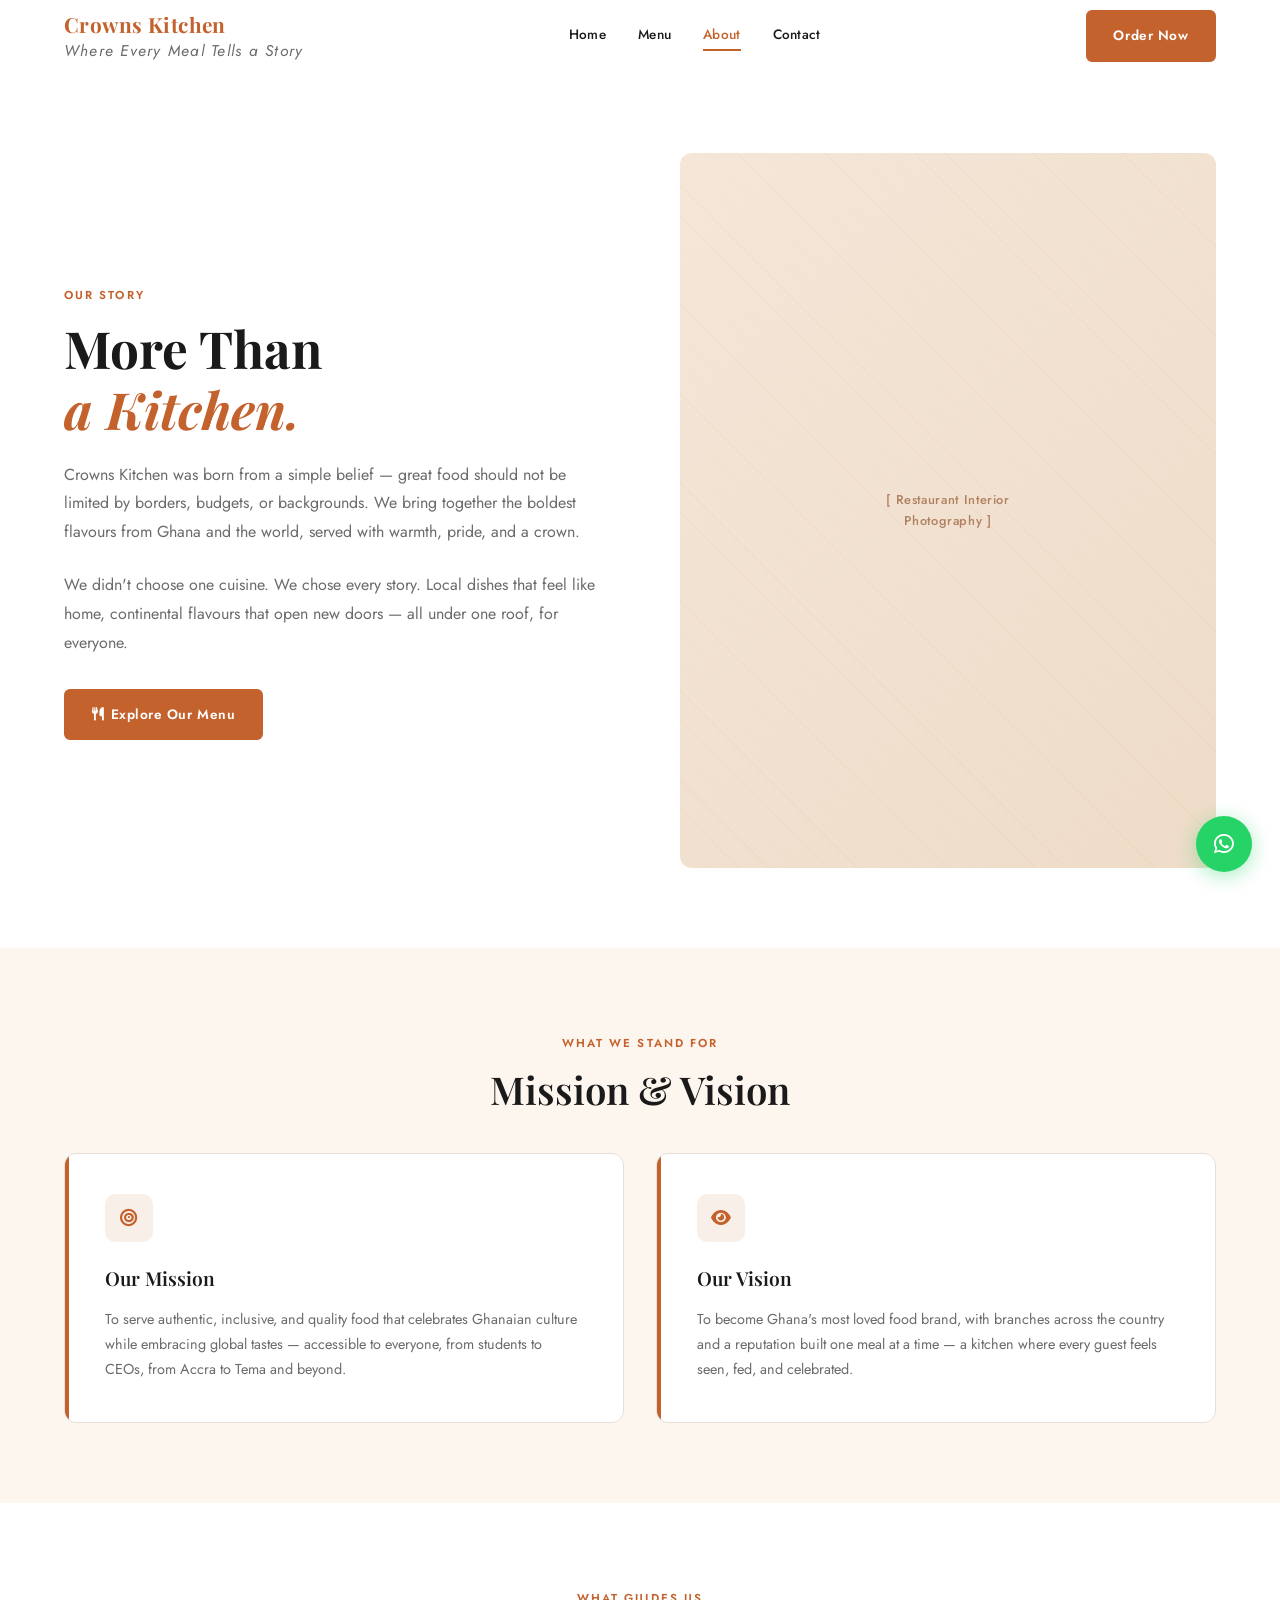
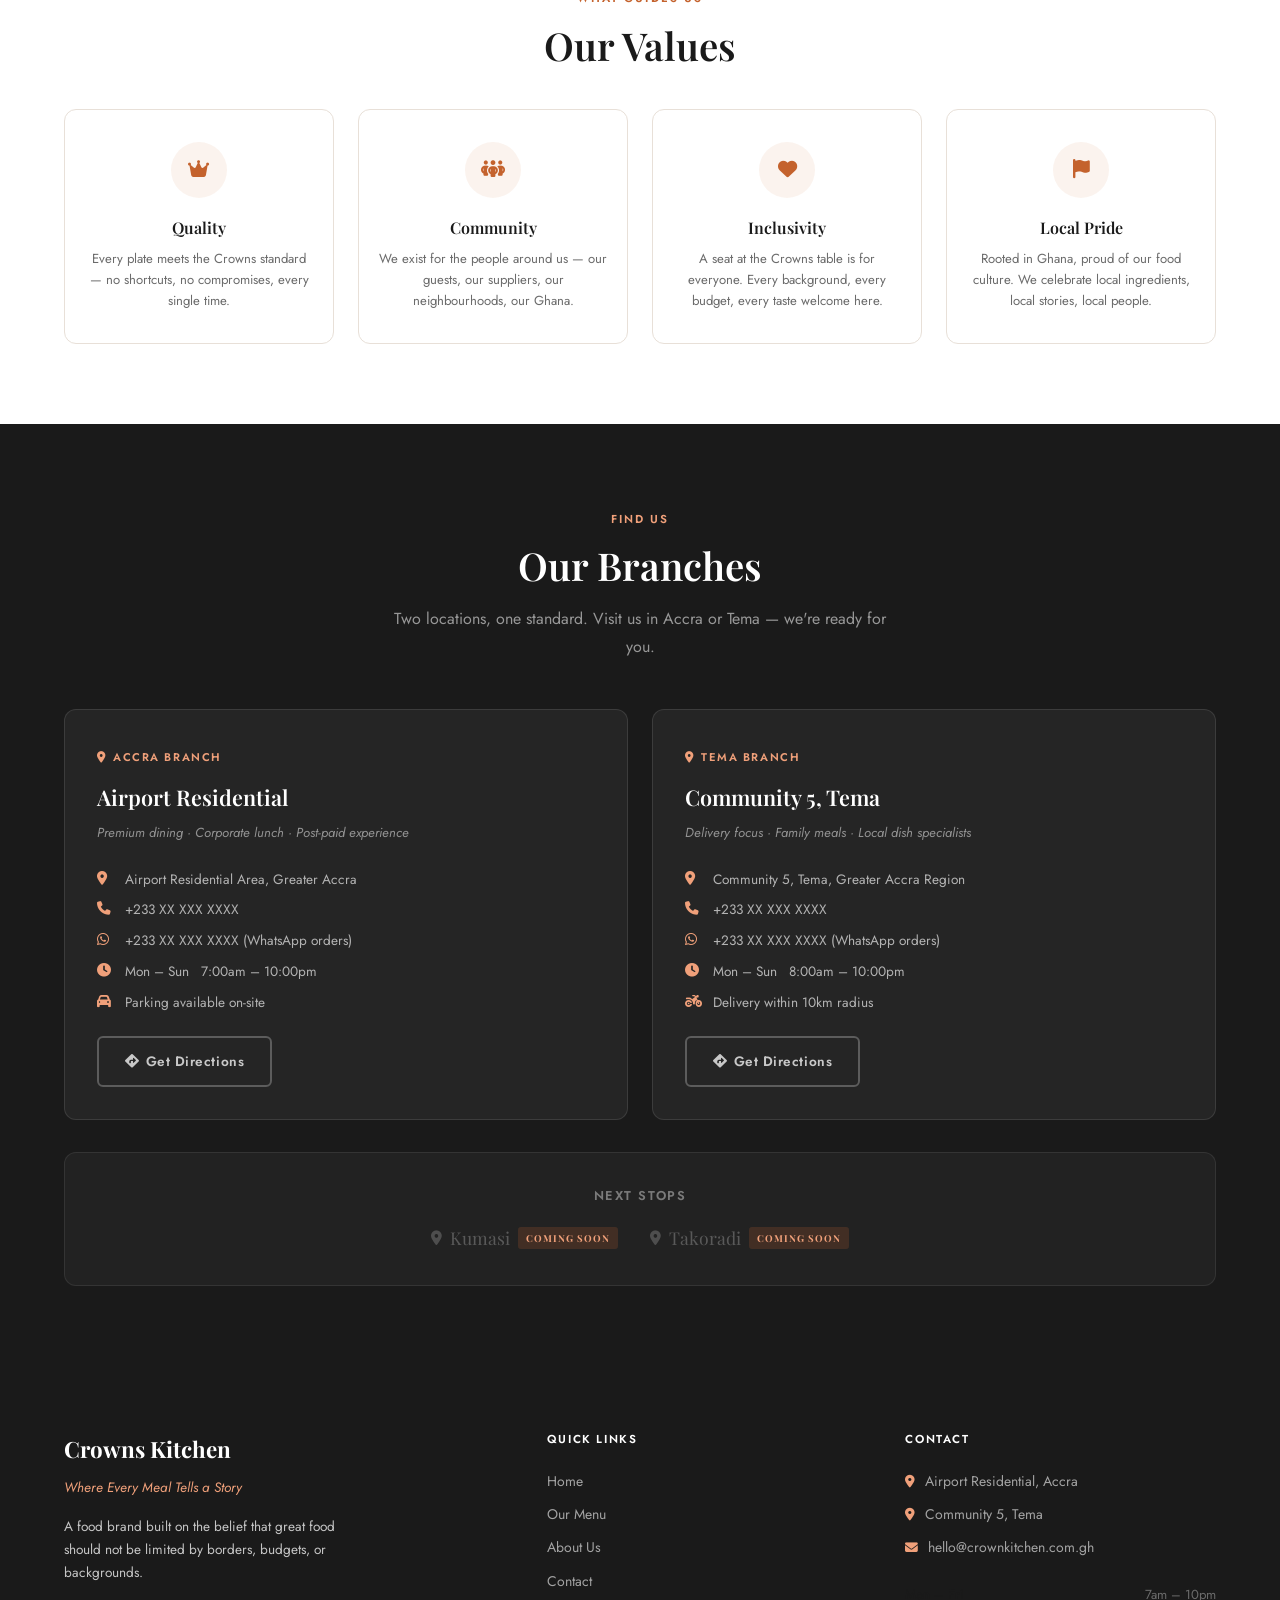
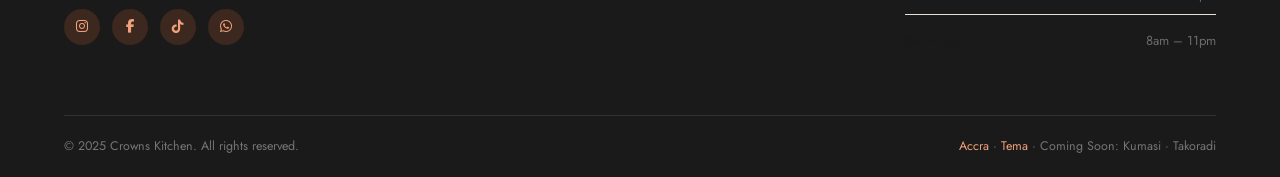
==== about.html @ 9a18a074 "First Crown" ====
<!DOCTYPE html>
<html lang="en">
<head>
  <meta charset="UTF-8" />
  <meta name="viewport" content="width=device-width, initial-scale=1.0" />
  <title>About Us — Crowns Kitchen</title>
  <meta name="description" content="Learn the story behind Crowns Kitchen — our mission, vision, values, and where to find us in Accra and Tema." />
  <link rel="stylesheet" href="css/style.css" />
  <link rel="stylesheet" href="https://cdnjs.cloudflare.com/ajax/libs/font-awesome/6.5.0/css/all.min.css" />
</head>
<body>

<header>
  <nav class="navbar">
    <div class="container">
      <div class="navbar-inner">
        <a href="index.html" class="navbar-brand">
          Crowns Kitchen
          <span>Where Every Meal Tells a Story</span>
        </a>
        <div class="navbar-links">
          <a href="index.html">Home</a>
          <a href="menu.html">Menu</a>
          <a href="about.html">About</a>
          <a href="contact.html">Contact</a>
        </div>
        <div class="navbar-right">
          <a href="menu.html" class="btn btn-primary">Order Now</a>
          <button class="hamburger" aria-label="Toggle menu">
            <span></span><span></span><span></span>
          </button>
        </div>
      </div>
    </div>
    <div class="mobile-nav">
      <a href="index.html">Home</a>
      <a href="menu.html">Menu</a>
      <a href="about.html">About</a>
      <a href="contact.html">Contact</a>
      <a href="menu.html" class="btn btn-primary">Order Now</a>
    </div>
  </nav>
</header>

<main>

  <!-- ABOUT HERO -->
  <section class="about-hero">
    <div class="container">
      <div class="about-hero-inner">
        <div class="about-hero-text">
          <span class="eyebrow">Our Story</span>
          <h1>More Than<br /><em>a Kitchen.</em></h1>
          <p>Crowns Kitchen was born from a simple belief — great food should not be limited by borders, budgets, or backgrounds. We bring together the boldest flavours from Ghana and the world, served with warmth, pride, and a crown.</p>
          <p>We didn't choose one cuisine. We chose every story. Local dishes that feel like home, continental flavours that open new doors — all under one roof, for everyone.</p>
          <a href="menu.html" class="btn btn-primary" style="margin-top:0.5rem;"><i class="fas fa-utensils"></i> Explore Our Menu</a>
        </div>
        <div class="about-hero-img img-placeholder">
          <span>[ Restaurant Interior<br />Photography ]</span>
        </div>
      </div>
    </div>
  </section>

  <!-- MISSION & VISION -->
  <section class="mission-vision">
    <div class="container">
      <div class="section-header" style="text-align:center;margin-bottom:2.5rem;">
        <span class="eyebrow">What We Stand For</span>
        <h2 class="section-heading">Mission & Vision</h2>
      </div>
      <div class="mv-grid">
        <div class="mv-card">
          <div class="mv-card-icon"><i class="fas fa-bullseye"></i></div>
          <h3>Our Mission</h3>
          <p>To serve authentic, inclusive, and quality food that celebrates Ghanaian culture while embracing global tastes — accessible to everyone, from students to CEOs, from Accra to Tema and beyond.</p>
        </div>
        <div class="mv-card">
          <div class="mv-card-icon"><i class="fas fa-eye"></i></div>
          <h3>Our Vision</h3>
          <p>To become Ghana's most loved food brand, with branches across the country and a reputation built one meal at a time — a kitchen where every guest feels seen, fed, and celebrated.</p>
        </div>
      </div>
    </div>
  </section>

  <!-- VALUES -->
  <section class="values section-pad">
    <div class="container">
      <div class="section-header" style="text-align:center;margin-bottom:2.5rem;">
        <span class="eyebrow">What Guides Us</span>
        <h2 class="section-heading">Our Values</h2>
      </div>
      <div class="values-grid">
        <div class="value-card">
          <div class="value-icon"><i class="fas fa-crown"></i></div>
          <h3>Quality</h3>
          <p>Every plate meets the Crowns standard — no shortcuts, no compromises, every single time.</p>
        </div>
        <div class="value-card">
          <div class="value-icon"><i class="fas fa-people-group"></i></div>
          <h3>Community</h3>
          <p>We exist for the people around us — our guests, our suppliers, our neighbourhoods, our Ghana.</p>
        </div>
        <div class="value-card">
          <div class="value-icon"><i class="fas fa-heart"></i></div>
          <h3>Inclusivity</h3>
          <p>A seat at the Crowns table is for everyone. Every background, every budget, every taste welcome here.</p>
        </div>
        <div class="value-card">
          <div class="value-icon"><i class="fas fa-flag"></i></div>
          <h3>Local Pride</h3>
          <p>Rooted in Ghana, proud of our food culture. We celebrate local ingredients, local stories, local people.</p>
        </div>
      </div>
    </div>
  </section>

  <!-- LOCATIONS -->
  <section class="locations" id="locations">
    <div class="container">
      <div class="locations-heading">
        <span class="eyebrow">Find Us</span>
        <h2 class="section-heading">Our Branches</h2>
        <p class="section-sub">Two locations, one standard. Visit us in Accra or Tema — we're ready for you.</p>
      </div>
      <div class="branches-grid">
        <div class="branch-card">
          <div class="branch-label"><i class="fas fa-location-dot"></i> Accra Branch</div>
          <h3>Airport Residential</h3>
          <p class="branch-focus">Premium dining · Corporate lunch · Post-paid experience</p>
          <div class="branch-info">
            <div class="branch-info-row">
              <i class="fas fa-map-marker-alt"></i>
              <span>Airport Residential Area, Greater Accra</span>
            </div>
            <div class="branch-info-row">
              <i class="fas fa-phone"></i>
              <span>+233 XX XXX XXXX</span>
            </div>
            <div class="branch-info-row">
              <i class="fab fa-whatsapp"></i>
              <span>+233 XX XXX XXXX (WhatsApp orders)</span>
            </div>
            <div class="branch-info-row">
              <i class="fas fa-clock"></i>
              <span>Mon – Sun &nbsp; 7:00am – 10:00pm</span>
            </div>
            <div class="branch-info-row">
              <i class="fas fa-car"></i>
              <span>Parking available on-site</span>
            </div>
          </div>
          <a href="https://maps.google.com" target="_blank" rel="noopener" class="btn btn-outline" style="border-color:rgba(255,255,255,0.25);color:rgba(255,255,255,0.75);"><i class="fas fa-diamond-turn-right"></i> Get Directions</a>
        </div>

        <div class="branch-card">
          <div class="branch-label"><i class="fas fa-location-dot"></i> Tema Branch</div>
          <h3>Community 5, Tema</h3>
          <p class="branch-focus">Delivery focus · Family meals · Local dish specialists</p>
          <div class="branch-info">
            <div class="branch-info-row">
              <i class="fas fa-map-marker-alt"></i>
              <span>Community 5, Tema, Greater Accra Region</span>
            </div>
            <div class="branch-info-row">
              <i class="fas fa-phone"></i>
              <span>+233 XX XXX XXXX</span>
            </div>
            <div class="branch-info-row">
              <i class="fab fa-whatsapp"></i>
              <span>+233 XX XXX XXXX (WhatsApp orders)</span>
            </div>
            <div class="branch-info-row">
              <i class="fas fa-clock"></i>
              <span>Mon – Sun &nbsp; 8:00am – 10:00pm</span>
            </div>
            <div class="branch-info-row">
              <i class="fas fa-motorcycle"></i>
              <span>Delivery within 10km radius</span>
            </div>
          </div>
          <a href="https://maps.google.com" target="_blank" rel="noopener" class="btn btn-outline" style="border-color:rgba(255,255,255,0.25);color:rgba(255,255,255,0.75);"><i class="fas fa-diamond-turn-right"></i> Get Directions</a>
        </div>
      </div>

      <div class="coming-soon-strip">
        <p>Next Stops</p>
        <div class="coming-soon-cities">
          <div class="cs-city">
            <i class="fas fa-location-dot" style="font-size:0.9rem;color:rgba(255,255,255,0.2);"></i>
            Kumasi <span class="cs-badge">Coming Soon</span>
          </div>
          <div class="cs-city">
            <i class="fas fa-location-dot" style="font-size:0.9rem;color:rgba(255,255,255,0.2);"></i>
            Takoradi <span class="cs-badge">Coming Soon</span>
          </div>
        </div>
      </div>
    </div>
  </section>

</main>

<footer>
  <div class="container">
    <div class="footer-grid">
      <div>
        <div class="footer-brand-name">Crowns Kitchen</div>
        <div class="footer-tagline">Where Every Meal Tells a Story</div>
        <p class="footer-desc">A food brand built on the belief that great food should not be limited by borders, budgets, or backgrounds.</p>
        <div class="footer-socials">
          <a href="#" aria-label="Instagram"><i class="fab fa-instagram"></i></a>
          <a href="#" aria-label="Facebook"><i class="fab fa-facebook-f"></i></a>
          <a href="#" aria-label="TikTok"><i class="fab fa-tiktok"></i></a>
          <a href="https://wa.me/233XXXXXXXXX" aria-label="WhatsApp"><i class="fab fa-whatsapp"></i></a>
        </div>
      </div>
      <div class="footer-col">
        <h4>Quick Links</h4>
        <a href="index.html">Home</a>
        <a href="menu.html">Our Menu</a>
        <a href="about.html">About Us</a>
        <a href="contact.html">Contact</a>
      </div>
      <div class="footer-col">
        <h4>Contact</h4>
        <p><i class="fas fa-map-marker-alt" style="color:#F0A07A;margin-right:6px;font-size:0.8rem;"></i> Airport Residential, Accra</p>
        <p><i class="fas fa-map-marker-alt" style="color:#F0A07A;margin-right:6px;font-size:0.8rem;"></i> Community 5, Tema</p>
        <a href="mailto:hello@crownkitchen.com.gh"><i class="fas fa-envelope" style="color:#F0A07A;margin-right:6px;font-size:0.8rem;"></i> hello@crownkitchen.com.gh</a>
        <div style="margin-top:1rem;">
          <div class="hours-row"><span>Mon – Fri</span><span>7am – 10pm</span></div>
          <div class="hours-row"><span>Sat – Sun</span><span>8am – 11pm</span></div>
        </div>
      </div>
    </div>
    <div class="footer-bottom">
      <p>&copy; 2025 Crowns Kitchen. All rights reserved.</p>
      <p class="footer-locations"><span>Accra</span> &middot; <span>Tema</span> &middot; Coming Soon: Kumasi &middot; Takoradi</p>
    </div>
  </div>
</footer>

<a href="https://wa.me/233XXXXXXXXX" class="whatsapp-float" target="_blank" rel="noopener" aria-label="Chat on WhatsApp">
  <i class="fab fa-whatsapp"></i>
</a>

<script src="js/main.js"></script>
</body>
</html>
---- css/style.css ----
@import url('https://fonts.googleapis.com/css2?family=Playfair+Display:ital,wght@0,400;0,500;0,600;0,700;1,400;1,500&family=Jost:wght@300;400;500;600&display=swap');
@import url('home.css');
@import url('menu.css');
@import url('about.css');
@import url('contact.css');

:root {
  --primary: #C4622D;
  --primary-dark: #9C4A1E;
  --primary-light: #F0A07A;
  --cream: #FDF6EF;
  --white: #FFFFFF;
  --charcoal: #1A1A1A;
  --grey: #6B6B6B;
  --light-grey: #F5F5F5;
  --border: #E8E0D8;
  --font-display: 'Playfair Display', serif;
  --font-body: 'Jost', sans-serif;
  --radius: 12px;
  --radius-sm: 6px;
  --shadow: 0 2px 16px rgba(196, 98, 45, 0.08);
  --shadow-md: 0 4px 24px rgba(196, 98, 45, 0.12);
  --transition: all 0.3s ease;
  --max-width: 1200px;
}

*, *::before, *::after { margin: 0; padding: 0; box-sizing: border-box; }
html { scroll-behavior: smooth; }

body {
  font-family: var(--font-body);
  font-size: 16px;
  color: var(--charcoal);
  background: var(--white);
  line-height: 1.7;
  overflow-x: hidden;
}

img { display: block; max-width: 100%; height: auto; }
a { text-decoration: none; color: inherit; }
button, input, select, textarea { font: inherit; }
ul { list-style: none; }

.container {
  max-width: var(--max-width);
  margin: 0 auto;
  padding: 0 24px;
}

.section-pad { padding: 80px 0; }
.section-pad-sm { padding: 48px 0; }

.eyebrow {
  display: inline-block;
  font-family: var(--font-body);
  font-size: 0.72rem;
  font-weight: 600;
  letter-spacing: 0.18em;
  text-transform: uppercase;
  color: var(--primary);
  margin-bottom: 0.75rem;
}

.section-heading {
  font-family: var(--font-display);
  font-size: clamp(1.8rem, 3vw, 2.6rem);
  font-weight: 600;
  line-height: 1.25;
  color: var(--charcoal);
  margin-bottom: 1rem;
}

.section-sub {
  font-size: 1rem;
  color: var(--grey);
  max-width: 520px;
  line-height: 1.75;
}

.btn {
  display: inline-flex;
  align-items: center;
  gap: 0.4rem;
  padding: 0.75rem 1.6rem;
  border-radius: var(--radius-sm);
  font-size: 0.85rem;
  font-weight: 600;
  letter-spacing: 0.04em;
  cursor: pointer;
  transition: var(--transition);
  border: 2px solid transparent;
  white-space: nowrap;
}

.btn-primary {
  background: var(--primary);
  color: var(--white);
  border-color: var(--primary);
}
.btn-primary:hover { background: var(--primary-dark); border-color: var(--primary-dark); transform: translateY(-1px); }

.btn-outline {
  background: transparent;
  color: var(--primary);
  border-color: var(--primary);
}
.btn-outline:hover { background: var(--primary); color: var(--white); transform: translateY(-1px); }

.btn-white {
  background: var(--white);
  color: var(--primary);
  border-color: var(--white);
}
.btn-white:hover { background: transparent; color: var(--white); border-color: var(--white); }

.img-placeholder {
  background: linear-gradient(135deg, #f5e6d8 0%, #eedcc8 100%);
  display: flex;
  align-items: center;
  justify-content: center;
  color: #b08060;
  font-size: 0.8rem;
  font-weight: 500;
  letter-spacing: 0.05em;
  text-align: center;
  border-radius: var(--radius);
  position: relative;
  overflow: hidden;
}

.img-placeholder::before {
  content: '';
  position: absolute;
  inset: 0;
  background: repeating-linear-gradient(45deg, transparent, transparent 20px, rgba(196,98,45,0.04) 20px, rgba(196,98,45,0.04) 21px);
}

.img-placeholder span { position: relative; z-index: 1; padding: 1rem; }

.badge {
  display: inline-block;
  padding: 0.2rem 0.6rem;
  border-radius: 20px;
  font-size: 0.68rem;
  font-weight: 600;
  letter-spacing: 0.1em;
  text-transform: uppercase;
}

.badge-primary { background: rgba(196,98,45,0.12); color: var(--primary); }
.badge-grey { background: rgba(107,107,107,0.1); color: var(--grey); }

/* ── NAVBAR ── */
.navbar {
  position: sticky;
  top: 0;
  z-index: 1000;
  background: rgba(255,255,255,0.95);
  backdrop-filter: blur(8px);
  -webkit-backdrop-filter: blur(8px);
  border-bottom: 1px solid transparent;
  transition: var(--transition);
}

.navbar.scrolled {
  border-bottom-color: var(--border);
  box-shadow: 0 2px 20px rgba(0,0,0,0.06);
}

.navbar-inner {
  display: flex;
  align-items: center;
  justify-content: space-between;
  height: 72px;
  gap: 2rem;
}

.navbar-brand {
  font-family: var(--font-display);
  font-size: 1.3rem;
  font-weight: 700;
  color: var(--primary);
  letter-spacing: 0.02em;
  flex-shrink: 0;
}

.navbar-brand span {
  font-weight: 400;
  font-style: italic;
  font-size: 0.75em;
  color: var(--grey);
  display: block;
  letter-spacing: 0.08em;
  margin-top: -4px;
  font-family: var(--font-body);
}

.navbar-links {
  display: flex;
  align-items: center;
  gap: 2rem;
}

.navbar-links a {
  font-size: 0.85rem;
  font-weight: 500;
  color: var(--charcoal);
  letter-spacing: 0.02em;
  position: relative;
  padding-bottom: 2px;
  transition: color 0.2s;
}

.navbar-links a::after {
  content: '';
  position: absolute;
  left: 0; bottom: -2px;
  width: 0; height: 2px;
  background: var(--primary);
  transition: width 0.25s ease;
}

.navbar-links a:hover, .navbar-links a.active { color: var(--primary); }
.navbar-links a:hover::after, .navbar-links a.active::after { width: 100%; }

.navbar-right {
  display: flex;
  align-items: center;
  gap: 1rem;
}

.hamburger {
  display: none;
  flex-direction: column;
  gap: 5px;
  cursor: pointer;
  padding: 4px;
  background: none;
  border: none;
}

.hamburger span {
  display: block;
  width: 22px;
  height: 2px;
  background: var(--charcoal);
  border-radius: 2px;
  transition: var(--transition);
}

.hamburger.active span:nth-child(1) { transform: rotate(45deg) translate(5px, 5px); }
.hamburger.active span:nth-child(2) { opacity: 0; }
.hamburger.active span:nth-child(3) { transform: rotate(-45deg) translate(5px, -5px); }

.mobile-nav {
  display: none;
  flex-direction: column;
  padding: 1rem 24px 1.5rem;
  border-top: 1px solid var(--border);
  gap: 0.25rem;
}

.mobile-nav.open { display: flex; }

.mobile-nav a {
  padding: 0.65rem 0;
  font-size: 0.95rem;
  font-weight: 500;
  color: var(--charcoal);
  border-bottom: 1px solid var(--border);
  transition: color 0.2s;
}

.mobile-nav a:hover, .mobile-nav a.active { color: var(--primary); }
.mobile-nav a:last-child { border-bottom: none; }
.mobile-nav .btn { margin-top: 0.5rem; width: fit-content; }

/* ── FOOTER ── */
footer {
  background: var(--charcoal);
  color: rgba(255,255,255,0.75);
  padding: 64px 0 0;
}

.footer-grid {
  display: grid;
  grid-template-columns: 1.4fr 1fr 1fr;
  gap: 3rem;
  padding-bottom: 48px;
  border-bottom: 1px solid rgba(255,255,255,0.1);
}

.footer-brand-name {
  font-family: var(--font-display);
  font-size: 1.4rem;
  font-weight: 700;
  color: var(--white);
  margin-bottom: 0.5rem;
}

.footer-tagline {
  font-style: italic;
  font-size: 0.85rem;
  color: var(--primary-light);
  margin-bottom: 1rem;
}

.footer-desc {
  font-size: 0.85rem;
  line-height: 1.7;
  margin-bottom: 1.5rem;
  max-width: 280px;
}

.footer-socials {
  display: flex;
  gap: 0.75rem;
}

.footer-socials a {
  width: 36px;
  height: 36px;
  border-radius: 50%;
  background: rgba(196,98,45,0.2);
  color: var(--primary-light);
  display: flex;
  align-items: center;
  justify-content: center;
  font-size: 0.85rem;
  transition: var(--transition);
}

.footer-socials a:hover { background: var(--primary); color: var(--white); }

.footer-col h4 {
  font-family: var(--font-body);
  font-size: 0.72rem;
  font-weight: 600;
  letter-spacing: 0.14em;
  text-transform: uppercase;
  color: var(--white);
  margin-bottom: 1.25rem;
}

.footer-col a, .footer-col p {
  display: block;
  font-size: 0.875rem;
  color: rgba(255,255,255,0.6);
  margin-bottom: 0.6rem;
  transition: color 0.2s;
}

.footer-col a:hover { color: var(--primary-light); }

.footer-col .hours-row {
  display: flex;
  justify-content: space-between;
  font-size: 0.82rem;
  margin-bottom: 0.4rem;
  color: rgba(255,255,255,0.55);
}

.footer-bottom {
  display: flex;
  align-items: center;
  justify-content: space-between;
  padding: 1.25rem 0;
  flex-wrap: wrap;
  gap: 0.5rem;
}

.footer-bottom p {
  font-size: 0.78rem;
  color: rgba(255,255,255,0.4);
}

.footer-locations {
  font-size: 0.78rem;
  color: rgba(255,255,255,0.4);
}

.footer-locations span {
  color: var(--primary-light);
}

/* ── WHATSAPP FLOAT ── */
.whatsapp-float {
  position: fixed;
  bottom: 28px;
  right: 28px;
  z-index: 9999;
  width: 56px;
  height: 56px;
  border-radius: 50%;
  background: #25D366;
  color: white;
  display: flex;
  align-items: center;
  justify-content: center;
  font-size: 1.4rem;
  box-shadow: 0 4px 20px rgba(37,211,102,0.4);
  transition: var(--transition);
  animation: wa-pulse 2.5s ease-in-out infinite;
}

.whatsapp-float:hover {
  transform: scale(1.1);
  box-shadow: 0 6px 28px rgba(37,211,102,0.55);
}

@keyframes wa-pulse {
  0%, 100% { box-shadow: 0 4px 20px rgba(37,211,102,0.4); }
  50% { box-shadow: 0 4px 32px rgba(37,211,102,0.7), 0 0 0 8px rgba(37,211,102,0.1); }
}

/* ── TOAST ── */
.toast {
  position: fixed;
  bottom: 28px;
  left: 50%;
  transform: translateX(-50%) translateY(20px);
  background: var(--charcoal);
  color: var(--white);
  padding: 0.85rem 1.75rem;
  border-radius: var(--radius-sm);
  font-size: 0.88rem;
  font-weight: 500;
  z-index: 10000;
  opacity: 0;
  transition: all 0.35s ease;
  border-left: 3px solid var(--primary);
  white-space: nowrap;
  pointer-events: none;
}

.toast.show {
  opacity: 1;
  transform: translateX(-50%) translateY(0);
}

/* ── MEDIA QUERIES ── */
@media (max-width: 768px) {
  .section-pad { padding: 56px 0; }
  .section-pad-sm { padding: 36px 0; }
  .navbar-links, .navbar-right .btn { display: none; }
  .hamburger { display: flex; }
  .footer-grid { grid-template-columns: 1fr; gap: 2rem; }
  .footer-bottom { flex-direction: column; text-align: center; }
}

@media (max-width: 480px) {
  .section-pad { padding: 40px 0; }
  .container { padding: 0 16px; }
}
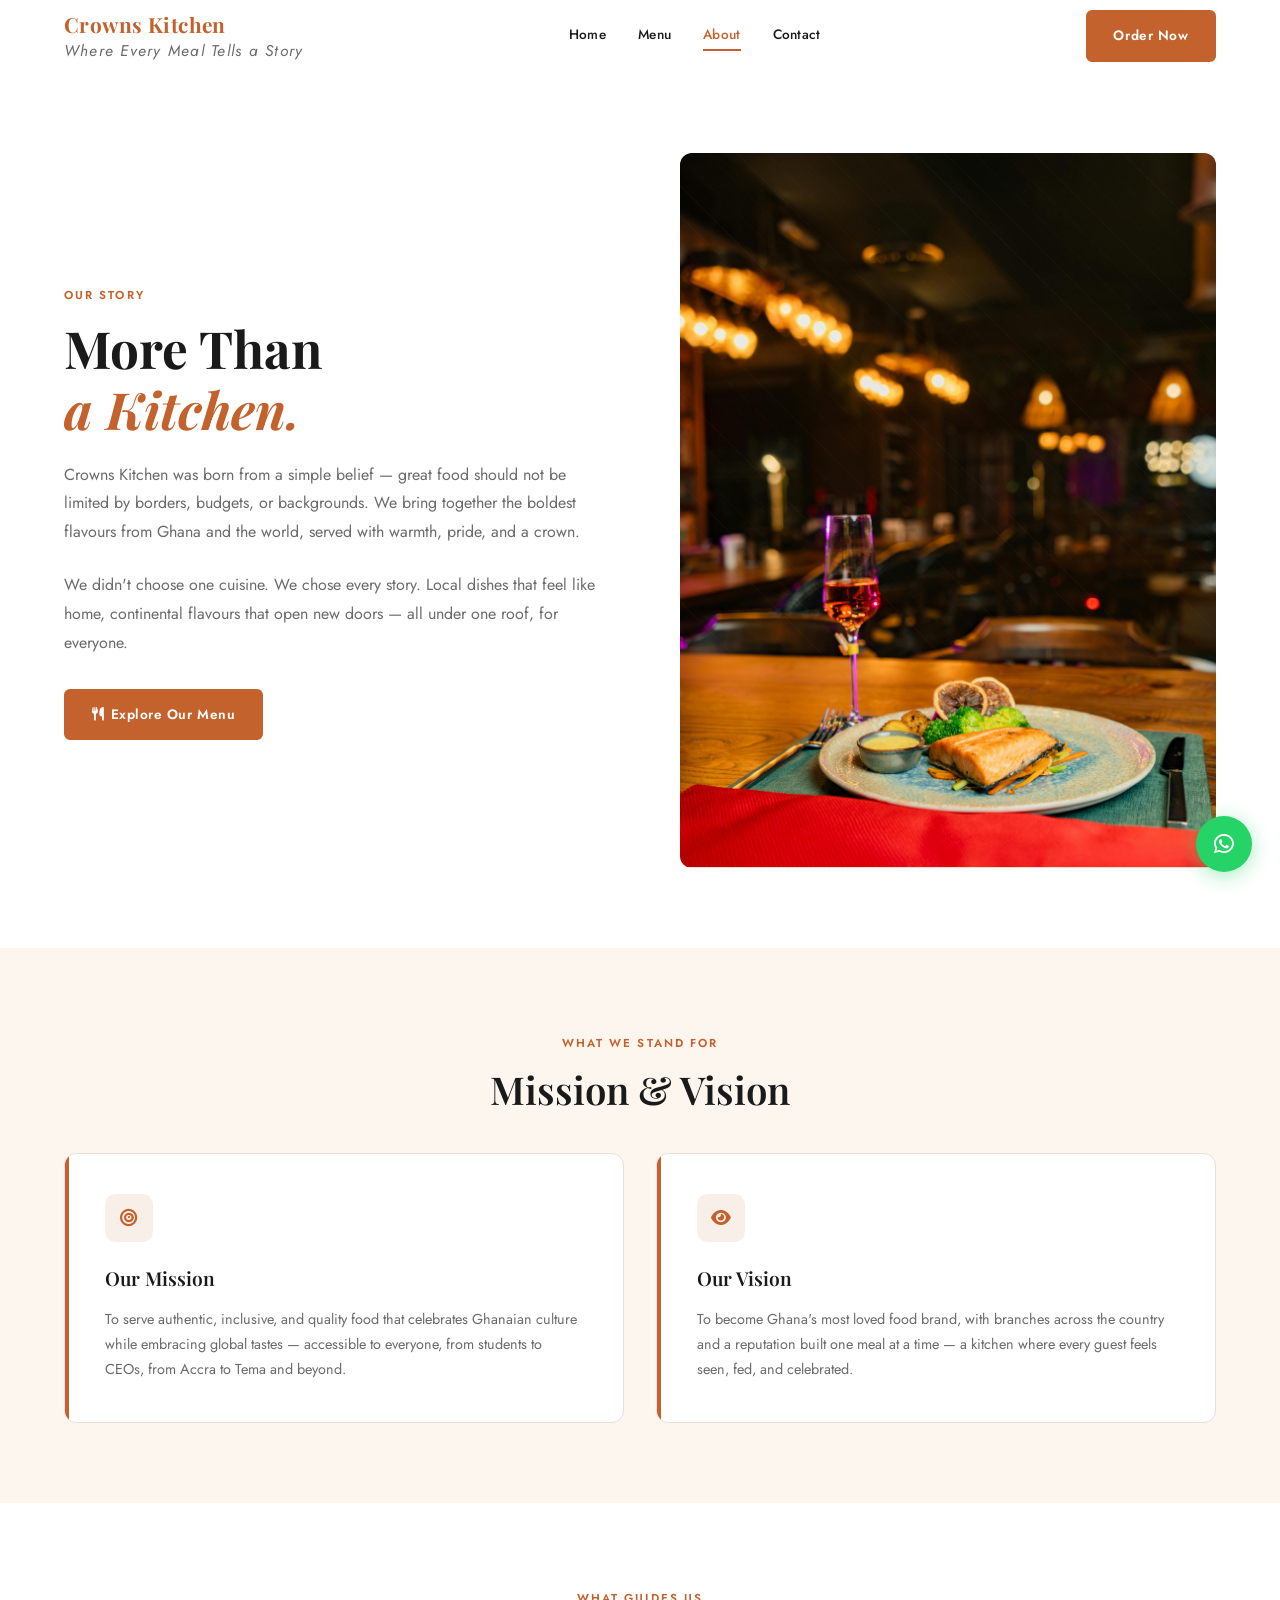
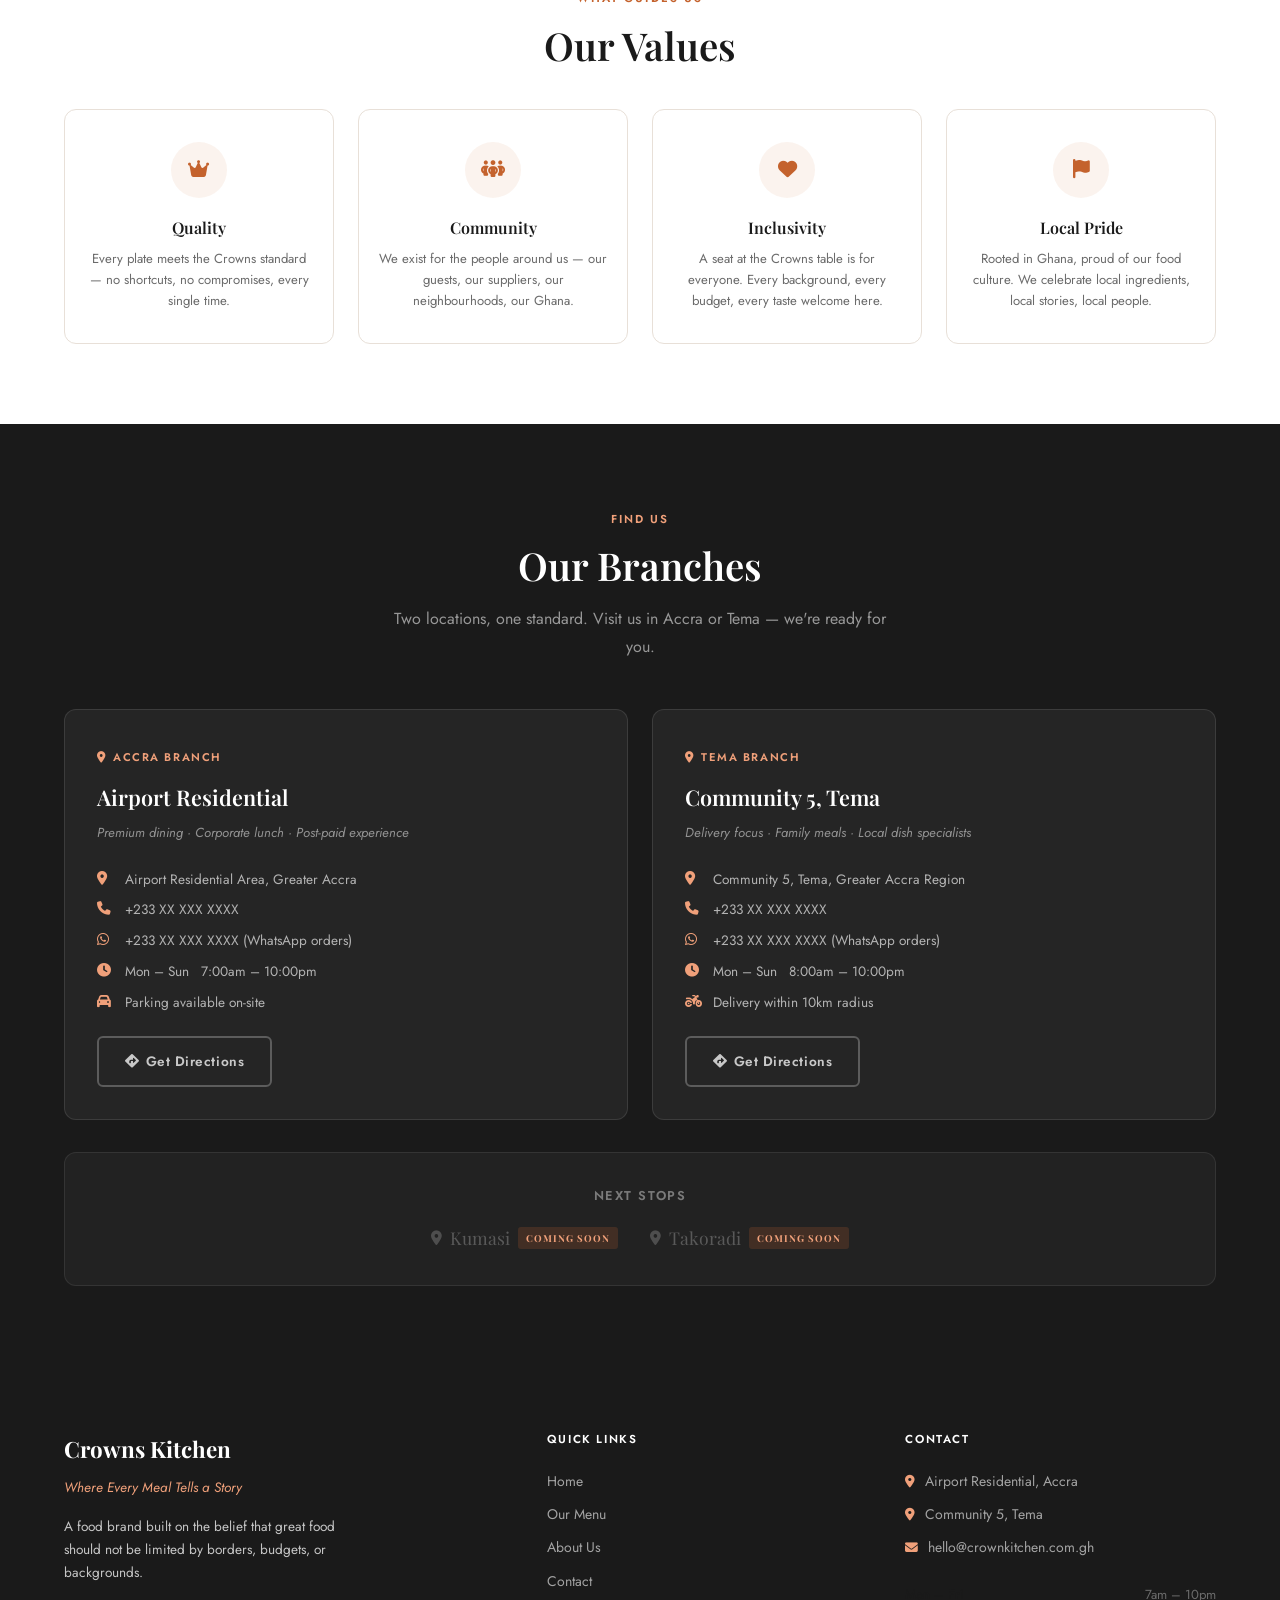
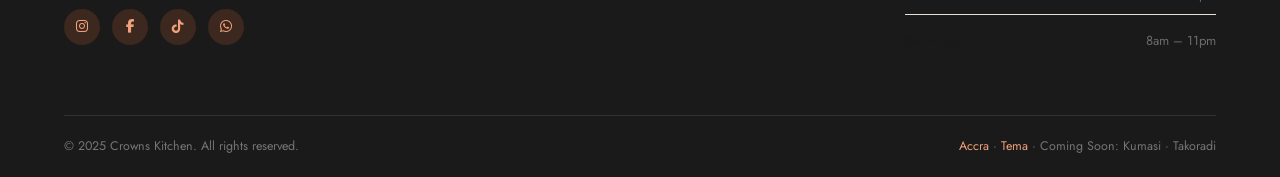
==== commit 635a35d7: "Final Mods V 1.0" ====
--- a/about.html
+++ b/about.html
@@ -1,250 +1,371 @@
-<!DOCTYPE html>
+<!doctype html>
 <html lang="en">
-<head>
-  <meta charset="UTF-8" />
-  <meta name="viewport" content="width=device-width, initial-scale=1.0" />
-  <title>About Us — Crowns Kitchen</title>
-  <meta name="description" content="Learn the story behind Crowns Kitchen — our mission, vision, values, and where to find us in Accra and Tema." />
-  <link rel="stylesheet" href="css/style.css" />
-  <link rel="stylesheet" href="https://cdnjs.cloudflare.com/ajax/libs/font-awesome/6.5.0/css/all.min.css" />
-</head>
-<body>
-
-<header>
-  <nav class="navbar">
-    <div class="container">
-      <div class="navbar-inner">
-        <a href="index.html" class="navbar-brand">
-          Crowns Kitchen
-          <span>Where Every Meal Tells a Story</span>
-        </a>
-        <div class="navbar-links">
+  <head>
+    <meta charset="UTF-8" />
+    <meta name="viewport" content="width=device-width, initial-scale=1.0" />
+    <title>About Us — Crowns Kitchen</title>
+    <meta
+      name="description"
+      content="Learn the story behind Crowns Kitchen — our mission, vision, values, and where to find us in Accra and Tema."
+    />
+    <link rel="stylesheet" href="css/style.css" />
+    <link
+      rel="stylesheet"
+      href="https://cdnjs.cloudflare.com/ajax/libs/font-awesome/6.5.0/css/all.min.css"
+    />
+  </head>
+  <body>
+    <header>
+      <nav class="navbar">
+        <div class="container">
+          <div class="navbar-inner">
+            <a href="index.html" class="navbar-brand">
+              Crowns Kitchen
+              <span>Where Every Meal Tells a Story</span>
+            </a>
+            <div class="navbar-links">
+              <a href="index.html">Home</a>
+              <a href="menu.html">Menu</a>
+              <a href="about.html">About</a>
+              <a href="contact.html">Contact</a>
+            </div>
+            <div class="navbar-right">
+              <a href="order-status.html" class="btn btn-primary">Order Now</a>
+              <button class="hamburger" aria-label="Toggle menu">
+                <span></span><span></span><span></span>
+              </button>
+            </div>
+          </div>
+        </div>
+        <div class="mobile-nav">
           <a href="index.html">Home</a>
           <a href="menu.html">Menu</a>
           <a href="about.html">About</a>
           <a href="contact.html">Contact</a>
-        </div>
-        <div class="navbar-right">
           <a href="menu.html" class="btn btn-primary">Order Now</a>
-          <button class="hamburger" aria-label="Toggle menu">
-            <span></span><span></span><span></span>
-          </button>
+        </div>
+      </nav>
+    </header>
+
+    <main>
+      <!-- ABOUT HERO -->
+      <section class="about-hero">
+        <div class="container">
+          <div class="about-hero-inner">
+            <div class="about-hero-text">
+              <span class="eyebrow">Our Story</span>
+              <h1>More Than<br /><em>a Kitchen.</em></h1>
+              <p>
+                Crowns Kitchen was born from a simple belief — great food should
+                not be limited by borders, budgets, or backgrounds. We bring
+                together the boldest flavours from Ghana and the world, served
+                with warmth, pride, and a crown.
+              </p>
+              <p>
+                We didn't choose one cuisine. We chose every story. Local dishes
+                that feel like home, continental flavours that open new doors —
+                all under one roof, for everyone.
+              </p>
+              <a
+                href="menu.html"
+                class="btn btn-primary"
+                style="margin-top: 0.5rem"
+                ><i class="fas fa-utensils"></i> Explore Our Menu</a
+              >
+            </div>
+            <div class="about-hero-img img-placeholder">
+              <img src="first crownhero.jpg" alt="" />
+              <!-- <span>[ Restaurant Interior<br />Photography ]</span> -->
+            </div>
+          </div>
+        </div>
+      </section>
+
+      <!-- MISSION & VISION -->
+      <section class="mission-vision">
+        <div class="container">
+          <div
+            class="section-header"
+            style="text-align: center; margin-bottom: 2.5rem"
+          >
+            <span class="eyebrow">What We Stand For</span>
+            <h2 class="section-heading">Mission & Vision</h2>
+          </div>
+          <div class="mv-grid">
+            <div class="mv-card">
+              <div class="mv-card-icon"><i class="fas fa-bullseye"></i></div>
+              <h3>Our Mission</h3>
+              <p>
+                To serve authentic, inclusive, and quality food that celebrates
+                Ghanaian culture while embracing global tastes — accessible to
+                everyone, from students to CEOs, from Accra to Tema and beyond.
+              </p>
+            </div>
+            <div class="mv-card">
+              <div class="mv-card-icon"><i class="fas fa-eye"></i></div>
+              <h3>Our Vision</h3>
+              <p>
+                To become Ghana's most loved food brand, with branches across
+                the country and a reputation built one meal at a time — a
+                kitchen where every guest feels seen, fed, and celebrated.
+              </p>
+            </div>
+          </div>
+        </div>
+      </section>
+
+      <!-- VALUES -->
+      <section class="values section-pad">
+        <div class="container">
+          <div
+            class="section-header"
+            style="text-align: center; margin-bottom: 2.5rem"
+          >
+            <span class="eyebrow">What Guides Us</span>
+            <h2 class="section-heading">Our Values</h2>
+          </div>
+          <div class="values-grid">
+            <div class="value-card">
+              <div class="value-icon"><i class="fas fa-crown"></i></div>
+              <h3>Quality</h3>
+              <p>
+                Every plate meets the Crowns standard — no shortcuts, no
+                compromises, every single time.
+              </p>
+            </div>
+            <div class="value-card">
+              <div class="value-icon"><i class="fas fa-people-group"></i></div>
+              <h3>Community</h3>
+              <p>
+                We exist for the people around us — our guests, our suppliers,
+                our neighbourhoods, our Ghana.
+              </p>
+            </div>
+            <div class="value-card">
+              <div class="value-icon"><i class="fas fa-heart"></i></div>
+              <h3>Inclusivity</h3>
+              <p>
+                A seat at the Crowns table is for everyone. Every background,
+                every budget, every taste welcome here.
+              </p>
+            </div>
+            <div class="value-card">
+              <div class="value-icon"><i class="fas fa-flag"></i></div>
+              <h3>Local Pride</h3>
+              <p>
+                Rooted in Ghana, proud of our food culture. We celebrate local
+                ingredients, local stories, local people.
+              </p>
+            </div>
+          </div>
+        </div>
+      </section>
+
+      <!-- LOCATIONS -->
+      <section class="locations" id="locations">
+        <div class="container">
+          <div class="locations-heading">
+            <span class="eyebrow">Find Us</span>
+            <h2 class="section-heading">Our Branches</h2>
+            <p class="section-sub">
+              Two locations, one standard. Visit us in Accra or Tema — we're
+              ready for you.
+            </p>
+          </div>
+          <div class="branches-grid">
+            <div class="branch-card">
+              <div class="branch-label">
+                <i class="fas fa-location-dot"></i> Accra Branch
+              </div>
+              <h3>Airport Residential</h3>
+              <p class="branch-focus">
+                Premium dining · Corporate lunch · Post-paid experience
+              </p>
+              <div class="branch-info">
+                <div class="branch-info-row">
+                  <i class="fas fa-map-marker-alt"></i>
+                  <span>Airport Residential Area, Greater Accra</span>
+                </div>
+                <div class="branch-info-row">
+                  <i class="fas fa-phone"></i>
+                  <span>+233 XX XXX XXXX</span>
+                </div>
+                <div class="branch-info-row">
+                  <i class="fab fa-whatsapp"></i>
+                  <span>+233 XX XXX XXXX (WhatsApp orders)</span>
+                </div>
+                <div class="branch-info-row">
+                  <i class="fas fa-clock"></i>
+                  <span>Mon – Sun &nbsp; 7:00am – 10:00pm</span>
+                </div>
+                <div class="branch-info-row">
+                  <i class="fas fa-car"></i>
+                  <span>Parking available on-site</span>
+                </div>
+              </div>
+              <a
+                href="https://maps.google.com"
+                target="_blank"
+                rel="noopener"
+                class="btn btn-outline"
+                style="
+                  border-color: rgba(255, 255, 255, 0.25);
+                  color: rgba(255, 255, 255, 0.75);
+                "
+                ><i class="fas fa-diamond-turn-right"></i> Get Directions</a
+              >
+            </div>
+
+            <div class="branch-card">
+              <div class="branch-label">
+                <i class="fas fa-location-dot"></i> Tema Branch
+              </div>
+              <h3>Community 5, Tema</h3>
+              <p class="branch-focus">
+                Delivery focus · Family meals · Local dish specialists
+              </p>
+              <div class="branch-info">
+                <div class="branch-info-row">
+                  <i class="fas fa-map-marker-alt"></i>
+                  <span>Community 5, Tema, Greater Accra Region</span>
+                </div>
+                <div class="branch-info-row">
+                  <i class="fas fa-phone"></i>
+                  <span>+233 XX XXX XXXX</span>
+                </div>
+                <div class="branch-info-row">
+                  <i class="fab fa-whatsapp"></i>
+                  <span>+233 XX XXX XXXX (WhatsApp orders)</span>
+                </div>
+                <div class="branch-info-row">
+                  <i class="fas fa-clock"></i>
+                  <span>Mon – Sun &nbsp; 8:00am – 10:00pm</span>
+                </div>
+                <div class="branch-info-row">
+                  <i class="fas fa-motorcycle"></i>
+                  <span>Delivery within 10km radius</span>
+                </div>
+              </div>
+              <a
+                href="https://maps.google.com"
+                target="_blank"
+                rel="noopener"
+                class="btn btn-outline"
+                style="
+                  border-color: rgba(255, 255, 255, 0.25);
+                  color: rgba(255, 255, 255, 0.75);
+                "
+                ><i class="fas fa-diamond-turn-right"></i> Get Directions</a
+              >
+            </div>
+          </div>
+
+          <div class="coming-soon-strip">
+            <p>Next Stops</p>
+            <div class="coming-soon-cities">
+              <div class="cs-city">
+                <i
+                  class="fas fa-location-dot"
+                  style="font-size: 0.9rem; color: rgba(255, 255, 255, 0.2)"
+                ></i>
+                Kumasi <span class="cs-badge">Coming Soon</span>
+              </div>
+              <div class="cs-city">
+                <i
+                  class="fas fa-location-dot"
+                  style="font-size: 0.9rem; color: rgba(255, 255, 255, 0.2)"
+                ></i>
+                Takoradi <span class="cs-badge">Coming Soon</span>
+              </div>
+            </div>
+          </div>
+        </div>
+      </section>
+    </main>
+
+    <footer>
+      <div class="container">
+        <div class="footer-grid">
+          <div>
+            <div class="footer-brand-name">Crowns Kitchen</div>
+            <div class="footer-tagline">Where Every Meal Tells a Story</div>
+            <p class="footer-desc">
+              A food brand built on the belief that great food should not be
+              limited by borders, budgets, or backgrounds.
+            </p>
+            <div class="footer-socials">
+              <a href="#" aria-label="Instagram"
+                ><i class="fab fa-instagram"></i
+              ></a>
+              <a href="#" aria-label="Facebook"
+                ><i class="fab fa-facebook-f"></i
+              ></a>
+              <a href="#" aria-label="TikTok"><i class="fab fa-tiktok"></i></a>
+              <a href="https://wa.me/233XXXXXXXXX" aria-label="WhatsApp"
+                ><i class="fab fa-whatsapp"></i
+              ></a>
+            </div>
+          </div>
+          <div class="footer-col">
+            <h4>Quick Links</h4>
+            <a href="index.html">Home</a>
+            <a href="menu.html">Our Menu</a>
+            <a href="about.html">About Us</a>
+            <a href="contact.html">Contact</a>
+          </div>
+          <div class="footer-col">
+            <h4>Contact</h4>
+            <p>
+              <i
+                class="fas fa-map-marker-alt"
+                style="color: #f0a07a; margin-right: 6px; font-size: 0.8rem"
+              ></i>
+              Airport Residential, Accra
+            </p>
+            <p>
+              <i
+                class="fas fa-map-marker-alt"
+                style="color: #f0a07a; margin-right: 6px; font-size: 0.8rem"
+              ></i>
+              Community 5, Tema
+            </p>
+            <a href="mailto:hello@crownkitchen.com.gh"
+              ><i
+                class="fas fa-envelope"
+                style="color: #f0a07a; margin-right: 6px; font-size: 0.8rem"
+              ></i>
+              hello@crownkitchen.com.gh</a
+            >
+            <div style="margin-top: 1rem">
+              <div class="hours-row">
+                <span>Mon – Fri</span><span>7am – 10pm</span>
+              </div>
+              <div class="hours-row">
+                <span>Sat – Sun</span><span>8am – 11pm</span>
+              </div>
+            </div>
+          </div>
+        </div>
+        <div class="footer-bottom">
+          <p>&copy; 2025 Crowns Kitchen. All rights reserved.</p>
+          <p class="footer-locations">
+            <span>Accra</span> &middot; <span>Tema</span> &middot; Coming Soon:
+            Kumasi &middot; Takoradi
+          </p>
         </div>
       </div>
-    </div>
-    <div class="mobile-nav">
-      <a href="index.html">Home</a>
-      <a href="menu.html">Menu</a>
-      <a href="about.html">About</a>
-      <a href="contact.html">Contact</a>
-      <a href="menu.html" class="btn btn-primary">Order Now</a>
-    </div>
-  </nav>
-</header>
-
-<main>
-
-  <!-- ABOUT HERO -->
-  <section class="about-hero">
-    <div class="container">
-      <div class="about-hero-inner">
-        <div class="about-hero-text">
-          <span class="eyebrow">Our Story</span>
-          <h1>More Than<br /><em>a Kitchen.</em></h1>
-          <p>Crowns Kitchen was born from a simple belief — great food should not be limited by borders, budgets, or backgrounds. We bring together the boldest flavours from Ghana and the world, served with warmth, pride, and a crown.</p>
-          <p>We didn't choose one cuisine. We chose every story. Local dishes that feel like home, continental flavours that open new doors — all under one roof, for everyone.</p>
-          <a href="menu.html" class="btn btn-primary" style="margin-top:0.5rem;"><i class="fas fa-utensils"></i> Explore Our Menu</a>
-        </div>
-        <div class="about-hero-img img-placeholder">
-          <span>[ Restaurant Interior<br />Photography ]</span>
-        </div>
-      </div>
-    </div>
-  </section>
-
-  <!-- MISSION & VISION -->
-  <section class="mission-vision">
-    <div class="container">
-      <div class="section-header" style="text-align:center;margin-bottom:2.5rem;">
-        <span class="eyebrow">What We Stand For</span>
-        <h2 class="section-heading">Mission & Vision</h2>
-      </div>
-      <div class="mv-grid">
-        <div class="mv-card">
-          <div class="mv-card-icon"><i class="fas fa-bullseye"></i></div>
-          <h3>Our Mission</h3>
-          <p>To serve authentic, inclusive, and quality food that celebrates Ghanaian culture while embracing global tastes — accessible to everyone, from students to CEOs, from Accra to Tema and beyond.</p>
-        </div>
-        <div class="mv-card">
-          <div class="mv-card-icon"><i class="fas fa-eye"></i></div>
-          <h3>Our Vision</h3>
-          <p>To become Ghana's most loved food brand, with branches across the country and a reputation built one meal at a time — a kitchen where every guest feels seen, fed, and celebrated.</p>
-        </div>
-      </div>
-    </div>
-  </section>
-
-  <!-- VALUES -->
-  <section class="values section-pad">
-    <div class="container">
-      <div class="section-header" style="text-align:center;margin-bottom:2.5rem;">
-        <span class="eyebrow">What Guides Us</span>
-        <h2 class="section-heading">Our Values</h2>
-      </div>
-      <div class="values-grid">
-        <div class="value-card">
-          <div class="value-icon"><i class="fas fa-crown"></i></div>
-          <h3>Quality</h3>
-          <p>Every plate meets the Crowns standard — no shortcuts, no compromises, every single time.</p>
-        </div>
-        <div class="value-card">
-          <div class="value-icon"><i class="fas fa-people-group"></i></div>
-          <h3>Community</h3>
-          <p>We exist for the people around us — our guests, our suppliers, our neighbourhoods, our Ghana.</p>
-        </div>
-        <div class="value-card">
-          <div class="value-icon"><i class="fas fa-heart"></i></div>
-          <h3>Inclusivity</h3>
-          <p>A seat at the Crowns table is for everyone. Every background, every budget, every taste welcome here.</p>
-        </div>
-        <div class="value-card">
-          <div class="value-icon"><i class="fas fa-flag"></i></div>
-          <h3>Local Pride</h3>
-          <p>Rooted in Ghana, proud of our food culture. We celebrate local ingredients, local stories, local people.</p>
-        </div>
-      </div>
-    </div>
-  </section>
-
-  <!-- LOCATIONS -->
-  <section class="locations" id="locations">
-    <div class="container">
-      <div class="locations-heading">
-        <span class="eyebrow">Find Us</span>
-        <h2 class="section-heading">Our Branches</h2>
-        <p class="section-sub">Two locations, one standard. Visit us in Accra or Tema — we're ready for you.</p>
-      </div>
-      <div class="branches-grid">
-        <div class="branch-card">
-          <div class="branch-label"><i class="fas fa-location-dot"></i> Accra Branch</div>
-          <h3>Airport Residential</h3>
-          <p class="branch-focus">Premium dining · Corporate lunch · Post-paid experience</p>
-          <div class="branch-info">
-            <div class="branch-info-row">
-              <i class="fas fa-map-marker-alt"></i>
-              <span>Airport Residential Area, Greater Accra</span>
-            </div>
-            <div class="branch-info-row">
-              <i class="fas fa-phone"></i>
-              <span>+233 XX XXX XXXX</span>
-            </div>
-            <div class="branch-info-row">
-              <i class="fab fa-whatsapp"></i>
-              <span>+233 XX XXX XXXX (WhatsApp orders)</span>
-            </div>
-            <div class="branch-info-row">
-              <i class="fas fa-clock"></i>
-              <span>Mon – Sun &nbsp; 7:00am – 10:00pm</span>
-            </div>
-            <div class="branch-info-row">
-              <i class="fas fa-car"></i>
-              <span>Parking available on-site</span>
-            </div>
-          </div>
-          <a href="https://maps.google.com" target="_blank" rel="noopener" class="btn btn-outline" style="border-color:rgba(255,255,255,0.25);color:rgba(255,255,255,0.75);"><i class="fas fa-diamond-turn-right"></i> Get Directions</a>
-        </div>
-
-        <div class="branch-card">
-          <div class="branch-label"><i class="fas fa-location-dot"></i> Tema Branch</div>
-          <h3>Community 5, Tema</h3>
-          <p class="branch-focus">Delivery focus · Family meals · Local dish specialists</p>
-          <div class="branch-info">
-            <div class="branch-info-row">
-              <i class="fas fa-map-marker-alt"></i>
-              <span>Community 5, Tema, Greater Accra Region</span>
-            </div>
-            <div class="branch-info-row">
-              <i class="fas fa-phone"></i>
-              <span>+233 XX XXX XXXX</span>
-            </div>
-            <div class="branch-info-row">
-              <i class="fab fa-whatsapp"></i>
-              <span>+233 XX XXX XXXX (WhatsApp orders)</span>
-            </div>
-            <div class="branch-info-row">
-              <i class="fas fa-clock"></i>
-              <span>Mon – Sun &nbsp; 8:00am – 10:00pm</span>
-            </div>
-            <div class="branch-info-row">
-              <i class="fas fa-motorcycle"></i>
-              <span>Delivery within 10km radius</span>
-            </div>
-          </div>
-          <a href="https://maps.google.com" target="_blank" rel="noopener" class="btn btn-outline" style="border-color:rgba(255,255,255,0.25);color:rgba(255,255,255,0.75);"><i class="fas fa-diamond-turn-right"></i> Get Directions</a>
-        </div>
-      </div>
-
-      <div class="coming-soon-strip">
-        <p>Next Stops</p>
-        <div class="coming-soon-cities">
-          <div class="cs-city">
-            <i class="fas fa-location-dot" style="font-size:0.9rem;color:rgba(255,255,255,0.2);"></i>
-            Kumasi <span class="cs-badge">Coming Soon</span>
-          </div>
-          <div class="cs-city">
-            <i class="fas fa-location-dot" style="font-size:0.9rem;color:rgba(255,255,255,0.2);"></i>
-            Takoradi <span class="cs-badge">Coming Soon</span>
-          </div>
-        </div>
-      </div>
-    </div>
-  </section>
-
-</main>
-
-<footer>
-  <div class="container">
-    <div class="footer-grid">
-      <div>
-        <div class="footer-brand-name">Crowns Kitchen</div>
-        <div class="footer-tagline">Where Every Meal Tells a Story</div>
-        <p class="footer-desc">A food brand built on the belief that great food should not be limited by borders, budgets, or backgrounds.</p>
-        <div class="footer-socials">
-          <a href="#" aria-label="Instagram"><i class="fab fa-instagram"></i></a>
-          <a href="#" aria-label="Facebook"><i class="fab fa-facebook-f"></i></a>
-          <a href="#" aria-label="TikTok"><i class="fab fa-tiktok"></i></a>
-          <a href="https://wa.me/233XXXXXXXXX" aria-label="WhatsApp"><i class="fab fa-whatsapp"></i></a>
-        </div>
-      </div>
-      <div class="footer-col">
-        <h4>Quick Links</h4>
-        <a href="index.html">Home</a>
-        <a href="menu.html">Our Menu</a>
-        <a href="about.html">About Us</a>
-        <a href="contact.html">Contact</a>
-      </div>
-      <div class="footer-col">
-        <h4>Contact</h4>
-        <p><i class="fas fa-map-marker-alt" style="color:#F0A07A;margin-right:6px;font-size:0.8rem;"></i> Airport Residential, Accra</p>
-        <p><i class="fas fa-map-marker-alt" style="color:#F0A07A;margin-right:6px;font-size:0.8rem;"></i> Community 5, Tema</p>
-        <a href="mailto:hello@crownkitchen.com.gh"><i class="fas fa-envelope" style="color:#F0A07A;margin-right:6px;font-size:0.8rem;"></i> hello@crownkitchen.com.gh</a>
-        <div style="margin-top:1rem;">
-          <div class="hours-row"><span>Mon – Fri</span><span>7am – 10pm</span></div>
-          <div class="hours-row"><span>Sat – Sun</span><span>8am – 11pm</span></div>
-        </div>
-      </div>
-    </div>
-    <div class="footer-bottom">
-      <p>&copy; 2025 Crowns Kitchen. All rights reserved.</p>
-      <p class="footer-locations"><span>Accra</span> &middot; <span>Tema</span> &middot; Coming Soon: Kumasi &middot; Takoradi</p>
-    </div>
-  </div>
-</footer>
-
-<a href="https://wa.me/233XXXXXXXXX" class="whatsapp-float" target="_blank" rel="noopener" aria-label="Chat on WhatsApp">
-  <i class="fab fa-whatsapp"></i>
-</a>
-
-<script src="js/main.js"></script>
-</body>
+    </footer>
+
+    <a
+      href="https://wa.me/233XXXXXXXXX"
+      class="whatsapp-float"
+      target="_blank"
+      rel="noopener"
+      aria-label="Chat on WhatsApp"
+    >
+      <i class="fab fa-whatsapp"></i>
+    </a>
+
+    <script src="js/main.js"></script>
+  </body>
 </html>
